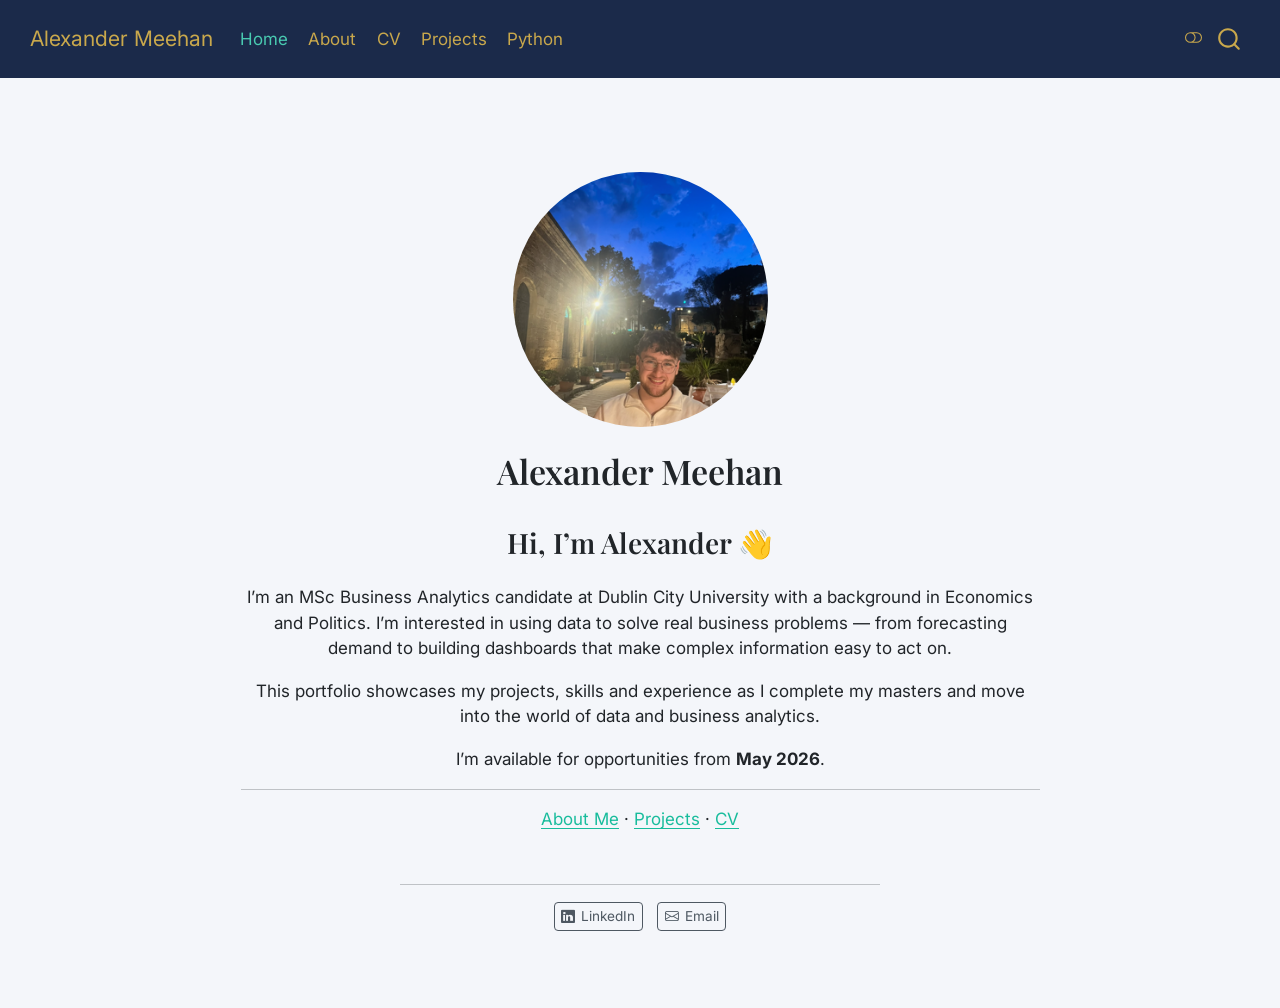
==== docs/index.html @ b6796396 "file restrutructing; moved from previous repository" ====
<!DOCTYPE html>
<html xmlns="http://www.w3.org/1999/xhtml" lang="en" xml:lang="en"><head>

<meta charset="utf-8">
<meta name="generator" content="quarto-1.9.36">

<meta name="viewport" content="width=device-width, initial-scale=1.0, user-scalable=yes">


<title>Alexander Meehan</title>
<style>
/* Default styles provided by pandoc.
** See https://pandoc.org/MANUAL.html#variables-for-html for config info.
*/
code{white-space: pre-wrap;}
span.smallcaps{font-variant: small-caps;}
div.columns{display: flex; gap: min(4vw, 1.5em);}
div.column{flex: auto; overflow-x: auto;}
div.hanging-indent{margin-left: 1.5em; text-indent: -1.5em;}
ul.task-list{list-style: none;}
ul.task-list li input[type="checkbox"] {
  width: 0.8em;
  margin: 0 0.8em 0.2em -1em; /* quarto-specific, see https://github.com/quarto-dev/quarto-cli/issues/4556 */ 
  vertical-align: middle;
}
</style>


<script src="site_libs/quarto-nav/quarto-nav.js"></script>
<script src="site_libs/quarto-nav/headroom.min.js"></script>
<script src="site_libs/clipboard/clipboard.min.js"></script>
<script src="site_libs/quarto-search/autocomplete.umd.js"></script>
<script src="site_libs/quarto-search/fuse.min.js"></script>
<script src="site_libs/quarto-search/quarto-search.js"></script>
<meta name="quarto:offset" content="./">
<script src="site_libs/quarto-html/quarto.js" type="module"></script>
<script src="site_libs/quarto-html/tabsets/tabsets.js" type="module"></script>
<script src="site_libs/quarto-html/popper.min.js"></script>
<script src="site_libs/quarto-html/tippy.umd.min.js"></script>
<link href="site_libs/quarto-html/tippy.css" rel="stylesheet">
<link href="site_libs/quarto-html/quarto-syntax-highlighting-845c23b38eaddc0f92fda52bfe77a8c8.css" rel="stylesheet" class="quarto-color-scheme" id="quarto-text-highlighting-styles">
<link href="site_libs/quarto-html/quarto-syntax-highlighting-dark-f418161beb48e0141c760e455f12af2c.css" rel="stylesheet" class="quarto-color-scheme quarto-color-alternate" id="quarto-text-highlighting-styles">
<link href="site_libs/quarto-html/quarto-syntax-highlighting-845c23b38eaddc0f92fda52bfe77a8c8.css" rel="stylesheet" class="quarto-color-scheme-extra" id="quarto-text-highlighting-styles">
<script src="site_libs/bootstrap/bootstrap.min.js"></script>
<link href="site_libs/bootstrap/bootstrap-icons.css" rel="stylesheet">
<link href="site_libs/bootstrap/bootstrap-5742f6be6b87fa97b1471ba9ed8c72c5.min.css" rel="stylesheet" append-hash="true" class="quarto-color-scheme" id="quarto-bootstrap" data-mode="light">
<link href="site_libs/bootstrap/bootstrap-dark-4ed2b652bd71da42ce3731da78dfc72b.min.css" rel="stylesheet" append-hash="true" class="quarto-color-scheme quarto-color-alternate" id="quarto-bootstrap" data-mode="dark">
<link href="site_libs/bootstrap/bootstrap-5742f6be6b87fa97b1471ba9ed8c72c5.min.css" rel="stylesheet" append-hash="true" class="quarto-color-scheme-extra" id="quarto-bootstrap" data-mode="light">
<script id="quarto-search-options" type="application/json">{
  "location": "navbar",
  "copy-button": false,
  "collapse-after": 3,
  "panel-placement": "end",
  "type": "overlay",
  "limit": 50,
  "keyboard-shortcut": [
    "f",
    "/",
    "s"
  ],
  "show-item-context": false,
  "language": {
    "search-no-results-text": "No results",
    "search-matching-documents-text": "matching documents",
    "search-copy-link-title": "Copy link to search",
    "search-hide-matches-text": "Hide additional matches",
    "search-more-match-text": "more match in this document",
    "search-more-matches-text": "more matches in this document",
    "search-clear-button-title": "Clear",
    "search-text-placeholder": "",
    "search-detached-cancel-button-title": "Cancel",
    "search-submit-button-title": "Submit",
    "search-label": "Search"
  }
}</script>


</head>

<body class="nav-fixed fullcontent quarto-light"><script id="quarto-html-before-body" type="application/javascript">
    const toggleBodyColorMode = (bsSheetEl) => {
      const mode = bsSheetEl.getAttribute("data-mode");
      const bodyEl = window.document.querySelector("body");
      if (mode === "dark") {
        bodyEl.classList.add("quarto-dark");
        bodyEl.classList.remove("quarto-light");
      } else {
        bodyEl.classList.add("quarto-light");
        bodyEl.classList.remove("quarto-dark");
      }
    }
    const toggleBodyColorPrimary = () => {
      const bsSheetEl = window.document.querySelector("link#quarto-bootstrap:not([rel=disabled-stylesheet])");
      if (bsSheetEl) {
        toggleBodyColorMode(bsSheetEl);
      }
    }
    const setColorSchemeToggle = (alternate) => {
      const toggles = window.document.querySelectorAll('.quarto-color-scheme-toggle');
      for (let i=0; i < toggles.length; i++) {
        const toggle = toggles[i];
        if (toggle) {
          if (alternate) {
            toggle.classList.add("alternate");
          } else {
            toggle.classList.remove("alternate");
          }
        }
      }
    };
    const toggleColorMode = (alternate) => {
      // Switch the stylesheets
      const primaryStylesheets = window.document.querySelectorAll('link.quarto-color-scheme:not(.quarto-color-alternate)');
      const alternateStylesheets = window.document.querySelectorAll('link.quarto-color-scheme.quarto-color-alternate');
      manageTransitions('#quarto-margin-sidebar .nav-link', false);
      if (alternate) {
        // note: dark is layered on light, we don't disable primary!
        enableStylesheet(alternateStylesheets);
        for (const sheetNode of alternateStylesheets) {
          if (sheetNode.id === "quarto-bootstrap") {
            toggleBodyColorMode(sheetNode);
          }
        }
      } else {
        disableStylesheet(alternateStylesheets);
        enableStylesheet(primaryStylesheets)
        toggleBodyColorPrimary();
      }
      manageTransitions('#quarto-margin-sidebar .nav-link', true);
      // Switch the toggles
      setColorSchemeToggle(alternate)
      // Hack to workaround the fact that safari doesn't
      // properly recolor the scrollbar when toggling (#1455)
      if (navigator.userAgent.indexOf('Safari') > 0 && navigator.userAgent.indexOf('Chrome') == -1) {
        manageTransitions("body", false);
        window.scrollTo(0, 1);
        setTimeout(() => {
          window.scrollTo(0, 0);
          manageTransitions("body", true);
        }, 40);
      }
    }
    const disableStylesheet = (stylesheets) => {
      for (let i=0; i < stylesheets.length; i++) {
        const stylesheet = stylesheets[i];
        stylesheet.rel = 'disabled-stylesheet';
      }
    }
    const enableStylesheet = (stylesheets) => {
      for (let i=0; i < stylesheets.length; i++) {
        const stylesheet = stylesheets[i];
        if(stylesheet.rel !== 'stylesheet') { // for Chrome, which will still FOUC without this check
          stylesheet.rel = 'stylesheet';
        }
      }
    }
    const manageTransitions = (selector, allowTransitions) => {
      const els = window.document.querySelectorAll(selector);
      for (let i=0; i < els.length; i++) {
        const el = els[i];
        if (allowTransitions) {
          el.classList.remove('notransition');
        } else {
          el.classList.add('notransition');
        }
      }
    }
    const isFileUrl = () => {
      return window.location.protocol === 'file:';
    }
    const hasAlternateSentinel = () => {
      let styleSentinel = getColorSchemeSentinel();
      if (styleSentinel !== null) {
        return styleSentinel === "alternate";
      } else {
        return false;
      }
    }
    const setStyleSentinel = (alternate) => {
      const value = alternate ? "alternate" : "default";
      if (!isFileUrl()) {
        window.localStorage.setItem("quarto-color-scheme", value);
      } else {
        localAlternateSentinel = value;
      }
    }
    const getColorSchemeSentinel = () => {
      if (!isFileUrl()) {
        const storageValue = window.localStorage.getItem("quarto-color-scheme");
        return storageValue != null ? storageValue : localAlternateSentinel;
      } else {
        return localAlternateSentinel;
      }
    }
    const toggleGiscusIfUsed = (isAlternate, darkModeDefault) => {
      const baseTheme = document.querySelector('#giscus-base-theme')?.value ?? 'light';
      const alternateTheme = document.querySelector('#giscus-alt-theme')?.value ?? 'dark';
      let newTheme = '';
      if(authorPrefersDark) {
        newTheme = isAlternate ? baseTheme : alternateTheme;
      } else {
        newTheme = isAlternate ? alternateTheme : baseTheme;
      }
      const changeGiscusTheme = () => {
        // From: https://github.com/giscus/giscus/issues/336
        const sendMessage = (message) => {
          const iframe = document.querySelector('iframe.giscus-frame');
          if (!iframe) return;
          iframe.contentWindow.postMessage({ giscus: message }, 'https://giscus.app');
        }
        sendMessage({
          setConfig: {
            theme: newTheme
          }
        });
      }
      const isGiscussLoaded = window.document.querySelector('iframe.giscus-frame') !== null;
      if (isGiscussLoaded) {
        changeGiscusTheme();
      }
    };
    const authorPrefersDark = false;
    const darkModeDefault = authorPrefersDark;
      document.querySelector('link#quarto-text-highlighting-styles.quarto-color-scheme-extra').rel = 'disabled-stylesheet';
      document.querySelector('link#quarto-bootstrap.quarto-color-scheme-extra').rel = 'disabled-stylesheet';
    let localAlternateSentinel = darkModeDefault ? 'alternate' : 'default';
    // Dark / light mode switch
    window.quartoToggleColorScheme = () => {
      // Read the current dark / light value
      let toAlternate = !hasAlternateSentinel();
      toggleColorMode(toAlternate);
      setStyleSentinel(toAlternate);
      toggleGiscusIfUsed(toAlternate, darkModeDefault);
      window.dispatchEvent(new Event('resize'));
    };
    // Switch to dark mode if need be
    if (hasAlternateSentinel()) {
      toggleColorMode(true);
    } else {
      toggleColorMode(false);
    }
  </script>

<div id="quarto-search-results"></div>
  <header id="quarto-header" class="headroom fixed-top">
    <nav class="navbar navbar-expand-lg " data-bs-theme="dark">
      <div class="navbar-container container-fluid">
      <div class="navbar-brand-container mx-auto">
    <a class="navbar-brand" href="./index.html">
    <span class="navbar-title">Alexander Meehan</span>
    </a>
  </div>
            <div id="quarto-search" class="" title="Search"></div>
          <button class="navbar-toggler" type="button" data-bs-toggle="collapse" data-bs-target="#navbarCollapse" aria-controls="navbarCollapse" role="menu" aria-expanded="false" aria-label="Toggle navigation" onclick="if (window.quartoToggleHeadroom) { window.quartoToggleHeadroom(); }">
  <span class="navbar-toggler-icon"></span>
</button>
          <div class="collapse navbar-collapse" id="navbarCollapse">
            <ul class="navbar-nav navbar-nav-scroll me-auto">
  <li class="nav-item">
    <a class="nav-link active" href="./index.html" aria-current="page"> 
<span class="menu-text">Home</span></a>
  </li>  
  <li class="nav-item">
    <a class="nav-link" href="./about.html"> 
<span class="menu-text">About</span></a>
  </li>  
  <li class="nav-item">
    <a class="nav-link" href="./cv.html"> 
<span class="menu-text">CV</span></a>
  </li>  
  <li class="nav-item">
    <a class="nav-link" href="./projects/index.html"> 
<span class="menu-text">Projects</span></a>
  </li>  
  <li class="nav-item">
    <a class="nav-link" href="./Python.html"> 
<span class="menu-text">Python</span></a>
  </li>  
</ul>
          </div> <!-- /navcollapse -->
            <div class="quarto-navbar-tools">
  <a href="" class="quarto-color-scheme-toggle quarto-navigation-tool  px-1" onclick="window.quartoToggleColorScheme(); return false;" title="Toggle dark mode"><i class="bi"></i></a>
</div>
      </div> <!-- /container-fluid -->
    </nav>
</header>
<!-- content -->
<div id="quarto-content" class="quarto-container page-columns page-rows-contents page-layout-article page-navbar">
<!-- sidebar -->
<!-- margin-sidebar -->
    
<!-- main -->
<div class="quarto-about-jolla">
  <img src="eportfolio_landing_page.png" class="about-image
  round " style="height: 15em; width: 15em;">
 <header id="title-block-header" class="quarto-title-block default">
<div class="quarto-title">
<h1 class="title">Alexander Meehan</h1>
</div>
<div class="quarto-title-meta">
  </div>
</header><main class="content" id="quarto-document-content">

<section id="hi-im-alexander" class="level2">
<h2 data-anchor-id="hi-im-alexander">Hi, I’m Alexander 👋</h2>
<p>I’m an MSc Business Analytics candidate at Dublin City University with a background in Economics and Politics. I’m interested in using data to solve real business problems — from forecasting demand to building dashboards that make complex information easy to act on.</p>
<p>This portfolio showcases my projects, skills and experience as I complete my masters and move into the world of data and business analytics.</p>
<p>I’m available for opportunities from <strong>May 2026</strong>.</p>
<hr>
<p><a href="./about.html">About Me</a> · <a href="./projects/index.html">Projects</a> · <a href="./cv.html">CV</a></p>


</section>
</main> 
  <hr class="about-sep">
   <div class="about-links">
  <a href="https://linkedin.com/in/alexander-meehan-267875208" class="about-link" rel="" target="">
    <i class="bi bi-linkedin"></i>
     <span class="about-link-text">LinkedIn</span>
  </a>
  <a href="mailto:alex.meehan2001@gmail.com" class="about-link" rel="" target="">
    <i class="bi bi-envelope"></i>
     <span class="about-link-text">Email</span>
  </a>
</div>
</div>
 <!-- /main -->
<script id="quarto-html-after-body" type="application/javascript">
  window.document.addEventListener("DOMContentLoaded", function (event) {
    // Ensure there is a toggle, if there isn't float one in the top right
    if (window.document.querySelector('.quarto-color-scheme-toggle') === null) {
      const a = window.document.createElement('a');
      a.classList.add('top-right');
      a.classList.add('quarto-color-scheme-toggle');
      a.href = "";
      a.onclick = function() { try { window.quartoToggleColorScheme(); } catch {} return false; };
      const i = window.document.createElement("i");
      i.classList.add('bi');
      a.appendChild(i);
      window.document.body.appendChild(a);
    }
    setColorSchemeToggle(hasAlternateSentinel())
    const isCodeAnnotation = (el) => {
      for (const clz of el.classList) {
        if (clz.startsWith('code-annotation-')) {                     
          return true;
        }
      }
      return false;
    }
    const onCopySuccess = function(e) {
      // button target
      const button = e.trigger;
      // don't keep focus
      button.blur();
      // flash "checked"
      button.classList.add('code-copy-button-checked');
      var currentTitle = button.getAttribute("title");
      button.setAttribute("title", "Copied!");
      let tooltip;
      if (window.bootstrap) {
        button.setAttribute("data-bs-toggle", "tooltip");
        button.setAttribute("data-bs-placement", "left");
        button.setAttribute("data-bs-title", "Copied!");
        tooltip = new bootstrap.Tooltip(button, 
          { trigger: "manual", 
            customClass: "code-copy-button-tooltip",
            offset: [0, -8]});
        tooltip.show();    
      }
      setTimeout(function() {
        if (tooltip) {
          tooltip.hide();
          button.removeAttribute("data-bs-title");
          button.removeAttribute("data-bs-toggle");
          button.removeAttribute("data-bs-placement");
        }
        button.setAttribute("title", currentTitle);
        button.classList.remove('code-copy-button-checked');
      }, 1000);
      // clear code selection
      e.clearSelection();
    }
    const getTextToCopy = function(trigger) {
      const outerScaffold = trigger.parentElement.cloneNode(true);
      const codeEl = outerScaffold.querySelector('code');
      for (const childEl of codeEl.children) {
        if (isCodeAnnotation(childEl)) {
          childEl.remove();
        }
      }
      return codeEl.innerText;
    }
    const clipboard = new window.ClipboardJS('.code-copy-button:not([data-in-quarto-modal])', {
      text: getTextToCopy
    });
    clipboard.on('success', onCopySuccess);
    if (window.document.getElementById('quarto-embedded-source-code-modal')) {
      const clipboardModal = new window.ClipboardJS('.code-copy-button[data-in-quarto-modal]', {
        text: getTextToCopy,
        container: window.document.getElementById('quarto-embedded-source-code-modal')
      });
      clipboardModal.on('success', onCopySuccess);
    }
      var localhostRegex = new RegExp(/^(?:http|https):\/\/localhost\:?[0-9]*\//);
      var mailtoRegex = new RegExp(/^mailto:/);
        var filterRegex = new RegExp('/' + window.location.host + '/');
      var isInternal = (href) => {
          return filterRegex.test(href) || localhostRegex.test(href) || mailtoRegex.test(href);
      }
      // Inspect non-navigation links and adorn them if external
     var links = window.document.querySelectorAll('a[href]:not(.nav-link):not(.navbar-brand):not(.toc-action):not(.sidebar-link):not(.sidebar-item-toggle):not(.pagination-link):not(.no-external):not([aria-hidden]):not(.dropdown-item):not(.quarto-navigation-tool):not(.about-link)');
      for (var i=0; i<links.length; i++) {
        const link = links[i];
        if (!isInternal(link.href)) {
          // undo the damage that might have been done by quarto-nav.js in the case of
          // links that we want to consider external
          if (link.dataset.originalHref !== undefined) {
            link.href = link.dataset.originalHref;
          }
        }
      }
    function tippyHover(el, contentFn, onTriggerFn, onUntriggerFn) {
      const config = {
        allowHTML: true,
        maxWidth: 500,
        delay: 100,
        arrow: false,
        appendTo: function(el) {
            return el.parentElement;
        },
        interactive: true,
        interactiveBorder: 10,
        theme: 'quarto',
        placement: 'bottom-start',
      };
      if (contentFn) {
        config.content = contentFn;
      }
      if (onTriggerFn) {
        config.onTrigger = onTriggerFn;
      }
      if (onUntriggerFn) {
        config.onUntrigger = onUntriggerFn;
      }
      window.tippy(el, config); 
    }
    const noterefs = window.document.querySelectorAll('a[role="doc-noteref"]');
    for (var i=0; i<noterefs.length; i++) {
      const ref = noterefs[i];
      tippyHover(ref, function() {
        // use id or data attribute instead here
        let href = ref.getAttribute('data-footnote-href') || ref.getAttribute('href');
        try { href = new URL(href).hash; } catch {}
        const id = href.replace(/^#\/?/, "");
        const note = window.document.getElementById(id);
        if (note) {
          return note.innerHTML;
        } else {
          return "";
        }
      });
    }
    const xrefs = window.document.querySelectorAll('a.quarto-xref');
    const processXRef = (id, note) => {
      // Strip column container classes
      const stripColumnClz = (el) => {
        el.classList.remove("page-full", "page-columns");
        if (el.children) {
          for (const child of el.children) {
            stripColumnClz(child);
          }
        }
      }
      stripColumnClz(note)
      if (id === null || id.startsWith('sec-')) {
        // Special case sections, only their first couple elements
        const container = document.createElement("div");
        if (note.children && note.children.length > 2) {
          container.appendChild(note.children[0].cloneNode(true));
          for (let i = 1; i < note.children.length; i++) {
            const child = note.children[i];
            if (child.tagName === "P" && child.innerText === "") {
              continue;
            } else {
              container.appendChild(child.cloneNode(true));
              break;
            }
          }
          if (window.Quarto?.typesetMath) {
            window.Quarto.typesetMath(container);
          }
          return container.innerHTML
        } else {
          if (window.Quarto?.typesetMath) {
            window.Quarto.typesetMath(note);
          }
          return note.innerHTML;
        }
      } else {
        // Remove any anchor links if they are present
        const anchorLink = note.querySelector('a.anchorjs-link');
        if (anchorLink) {
          anchorLink.remove();
        }
        if (window.Quarto?.typesetMath) {
          window.Quarto.typesetMath(note);
        }
        if (note.classList.contains("callout")) {
          return note.outerHTML;
        } else {
          return note.innerHTML;
        }
      }
    }
    for (var i=0; i<xrefs.length; i++) {
      const xref = xrefs[i];
      tippyHover(xref, undefined, function(instance) {
        instance.disable();
        let url = xref.getAttribute('href');
        let hash = undefined; 
        if (url.startsWith('#')) {
          hash = url;
        } else {
          try { hash = new URL(url).hash; } catch {}
        }
        if (hash) {
          const id = hash.replace(/^#\/?/, "");
          const note = window.document.getElementById(id);
          if (note !== null) {
            try {
              const html = processXRef(id, note.cloneNode(true));
              instance.setContent(html);
            } finally {
              instance.enable();
              instance.show();
            }
          } else {
            // See if we can fetch this
            fetch(url.split('#')[0])
            .then(res => res.text())
            .then(html => {
              const parser = new DOMParser();
              const htmlDoc = parser.parseFromString(html, "text/html");
              const note = htmlDoc.getElementById(id);
              if (note !== null) {
                const html = processXRef(id, note);
                instance.setContent(html);
              } 
            }).finally(() => {
              instance.enable();
              instance.show();
            });
          }
        } else {
          // See if we can fetch a full url (with no hash to target)
          // This is a special case and we should probably do some content thinning / targeting
          fetch(url)
          .then(res => res.text())
          .then(html => {
            const parser = new DOMParser();
            const htmlDoc = parser.parseFromString(html, "text/html");
            const note = htmlDoc.querySelector('main.content');
            if (note !== null) {
              // This should only happen for chapter cross references
              // (since there is no id in the URL)
              // remove the first header
              if (note.children.length > 0 && note.children[0].tagName === "HEADER") {
                note.children[0].remove();
              }
              const html = processXRef(null, note);
              instance.setContent(html);
            } 
          }).finally(() => {
            instance.enable();
            instance.show();
          });
        }
      }, function(instance) {
      });
    }
        let selectedAnnoteEl;
        const selectorForAnnotation = ( cell, annotation) => {
          let cellAttr = 'data-code-cell="' + cell + '"';
          let lineAttr = 'data-code-annotation="' +  annotation + '"';
          const selector = 'span[' + cellAttr + '][' + lineAttr + ']';
          return selector;
        }
        const selectCodeLines = (annoteEl) => {
          const doc = window.document;
          const targetCell = annoteEl.getAttribute("data-target-cell");
          const targetAnnotation = annoteEl.getAttribute("data-target-annotation");
          const annoteSpan = window.document.querySelector(selectorForAnnotation(targetCell, targetAnnotation));
          const lines = annoteSpan.getAttribute("data-code-lines").split(",");
          const lineIds = lines.map((line) => {
            return targetCell + "-" + line;
          })
          let top = null;
          let height = null;
          let parent = null;
          if (lineIds.length > 0) {
              //compute the position of the single el (top and bottom and make a div)
              const el = window.document.getElementById(lineIds[0]);
              top = el.offsetTop;
              height = el.offsetHeight;
              parent = el.parentElement.parentElement;
            if (lineIds.length > 1) {
              const lastEl = window.document.getElementById(lineIds[lineIds.length - 1]);
              const bottom = lastEl.offsetTop + lastEl.offsetHeight;
              height = bottom - top;
            }
            if (top !== null && height !== null && parent !== null) {
              // cook up a div (if necessary) and position it 
              let div = window.document.getElementById("code-annotation-line-highlight");
              if (div === null) {
                div = window.document.createElement("div");
                div.setAttribute("id", "code-annotation-line-highlight");
                div.style.position = 'absolute';
                parent.appendChild(div);
              }
              div.style.top = top - 2 + "px";
              div.style.height = height + 4 + "px";
              div.style.left = 0;
              let gutterDiv = window.document.getElementById("code-annotation-line-highlight-gutter");
              if (gutterDiv === null) {
                gutterDiv = window.document.createElement("div");
                gutterDiv.setAttribute("id", "code-annotation-line-highlight-gutter");
                gutterDiv.style.position = 'absolute';
                const codeCell = window.document.getElementById(targetCell);
                const gutter = codeCell.querySelector('.code-annotation-gutter');
                gutter.appendChild(gutterDiv);
              }
              gutterDiv.style.top = top - 2 + "px";
              gutterDiv.style.height = height + 4 + "px";
            }
            selectedAnnoteEl = annoteEl;
          }
        };
        const unselectCodeLines = () => {
          const elementsIds = ["code-annotation-line-highlight", "code-annotation-line-highlight-gutter"];
          elementsIds.forEach((elId) => {
            const div = window.document.getElementById(elId);
            if (div) {
              div.remove();
            }
          });
          selectedAnnoteEl = undefined;
        };
          // Handle positioning of the toggle
      window.addEventListener(
        "resize",
        throttle(() => {
          elRect = undefined;
          if (selectedAnnoteEl) {
            selectCodeLines(selectedAnnoteEl);
          }
        }, 10)
      );
      function throttle(fn, ms) {
      let throttle = false;
      let timer;
        return (...args) => {
          if(!throttle) { // first call gets through
              fn.apply(this, args);
              throttle = true;
          } else { // all the others get throttled
              if(timer) clearTimeout(timer); // cancel #2
              timer = setTimeout(() => {
                fn.apply(this, args);
                timer = throttle = false;
              }, ms);
          }
        };
      }
        // Attach click handler to the DT
        const annoteDls = window.document.querySelectorAll('dt[data-target-cell]');
        for (const annoteDlNode of annoteDls) {
          annoteDlNode.addEventListener('click', (event) => {
            const clickedEl = event.target;
            if (clickedEl !== selectedAnnoteEl) {
              unselectCodeLines();
              const activeEl = window.document.querySelector('dt[data-target-cell].code-annotation-active');
              if (activeEl) {
                activeEl.classList.remove('code-annotation-active');
              }
              selectCodeLines(clickedEl);
              clickedEl.classList.add('code-annotation-active');
            } else {
              // Unselect the line
              unselectCodeLines();
              clickedEl.classList.remove('code-annotation-active');
            }
          });
        }
    const findCites = (el) => {
      const parentEl = el.parentElement;
      if (parentEl) {
        const cites = parentEl.dataset.cites;
        if (cites) {
          return {
            el,
            cites: cites.split(' ')
          };
        } else {
          return findCites(el.parentElement)
        }
      } else {
        return undefined;
      }
    };
    var bibliorefs = window.document.querySelectorAll('a[role="doc-biblioref"]');
    for (var i=0; i<bibliorefs.length; i++) {
      const ref = bibliorefs[i];
      const citeInfo = findCites(ref);
      if (citeInfo) {
        tippyHover(citeInfo.el, function() {
          var popup = window.document.createElement('div');
          citeInfo.cites.forEach(function(cite) {
            var citeDiv = window.document.createElement('div');
            citeDiv.classList.add('hanging-indent');
            citeDiv.classList.add('csl-entry');
            var biblioDiv = window.document.getElementById('ref-' + cite);
            if (biblioDiv) {
              citeDiv.innerHTML = biblioDiv.innerHTML;
            }
            popup.appendChild(citeDiv);
          });
          return popup.innerHTML;
        });
      }
    }
  });
  </script>
</div> <!-- /content -->




</body></html>
---- docs/site_libs/quarto-html/tippy.css ----
.tippy-box[data-animation=fade][data-state=hidden]{opacity:0}[data-tippy-root]{max-width:calc(100vw - 10px)}.tippy-box{position:relative;background-color:#333;color:#fff;border-radius:4px;font-size:14px;line-height:1.4;white-space:normal;outline:0;transition-property:transform,visibility,opacity}.tippy-box[data-placement^=top]>.tippy-arrow{bottom:0}.tippy-box[data-placement^=top]>.tippy-arrow:before{bottom:-7px;left:0;border-width:8px 8px 0;border-top-color:initial;transform-origin:center top}.tippy-box[data-placement^=bottom]>.tippy-arrow{top:0}.tippy-box[data-placement^=bottom]>.tippy-arrow:before{top:-7px;left:0;border-width:0 8px 8px;border-bottom-color:initial;transform-origin:center bottom}.tippy-box[data-placement^=left]>.tippy-arrow{right:0}.tippy-box[data-placement^=left]>.tippy-arrow:before{border-width:8px 0 8px 8px;border-left-color:initial;right:-7px;transform-origin:center left}.tippy-box[data-placement^=right]>.tippy-arrow{left:0}.tippy-box[data-placement^=right]>.tippy-arrow:before{left:-7px;border-width:8px 8px 8px 0;border-right-color:initial;transform-origin:center right}.tippy-box[data-inertia][data-state=visible]{transition-timing-function:cubic-bezier(.54,1.5,.38,1.11)}.tippy-arrow{width:16px;height:16px;color:#333}.tippy-arrow:before{content:"";position:absolute;border-color:transparent;border-style:solid}.tippy-content{position:relative;padding:5px 9px;z-index:1}
---- docs/site_libs/quarto-html/quarto-syntax-highlighting-845c23b38eaddc0f92fda52bfe77a8c8.css ----
/* quarto syntax highlight colors */
:root {
  --quarto-hl-ot-color: #003B4F;
  --quarto-hl-at-color: #657422;
  --quarto-hl-ss-color: #20794D;
  --quarto-hl-an-color: #5E5E5E;
  --quarto-hl-fu-color: #4758AB;
  --quarto-hl-st-color: #20794D;
  --quarto-hl-cf-color: #003B4F;
  --quarto-hl-op-color: #5E5E5E;
  --quarto-hl-er-color: #AD0000;
  --quarto-hl-bn-color: #AD0000;
  --quarto-hl-al-color: #AD0000;
  --quarto-hl-va-color: #111111;
  --quarto-hl-bu-color: inherit;
  --quarto-hl-ex-color: inherit;
  --quarto-hl-pp-color: #AD0000;
  --quarto-hl-in-color: #5E5E5E;
  --quarto-hl-vs-color: #20794D;
  --quarto-hl-wa-color: #5E5E5E;
  --quarto-hl-do-color: #5E5E5E;
  --quarto-hl-im-color: #00769E;
  --quarto-hl-ch-color: #20794D;
  --quarto-hl-dt-color: #AD0000;
  --quarto-hl-fl-color: #AD0000;
  --quarto-hl-co-color: #5E5E5E;
  --quarto-hl-cv-color: #5E5E5E;
  --quarto-hl-cn-color: #8f5902;
  --quarto-hl-sc-color: #5E5E5E;
  --quarto-hl-dv-color: #AD0000;
  --quarto-hl-kw-color: #003B4F;
}

/* other quarto variables */
:root {
  --quarto-font-monospace: SFMono-Regular, Menlo, Monaco, Consolas, "Liberation Mono", "Courier New", monospace;
}

/* syntax highlight based on Pandoc's rules */
pre > code.sourceCode > span {
  color: #003B4F;
}

code.sourceCode > span {
  color: #003B4F;
}

div.sourceCode,
div.sourceCode pre.sourceCode {
  color: #003B4F;
}

/* Normal */
code span {
  color: #003B4F;
}

/* Alert */
code span.al {
  color: #AD0000;
  font-style: inherit;
}

/* Annotation */
code span.an {
  color: #5E5E5E;
  font-style: inherit;
}

/* Attribute */
code span.at {
  color: #657422;
  font-style: inherit;
}

/* BaseN */
code span.bn {
  color: #AD0000;
  font-style: inherit;
}

/* BuiltIn */
code span.bu {
  font-style: inherit;
}

/* ControlFlow */
code span.cf {
  color: #003B4F;
  font-weight: bold;
  font-style: inherit;
}

/* Char */
code span.ch {
  color: #20794D;
  font-style: inherit;
}

/* Constant */
code span.cn {
  color: #8f5902;
  font-style: inherit;
}

/* Comment */
code span.co {
  color: #5E5E5E;
  font-style: inherit;
}

/* CommentVar */
code span.cv {
  color: #5E5E5E;
  font-style: italic;
}

/* Documentation */
code span.do {
  color: #5E5E5E;
  font-style: italic;
}

/* DataType */
code span.dt {
  color: #AD0000;
  font-style: inherit;
}

/* DecVal */
code span.dv {
  color: #AD0000;
  font-style: inherit;
}

/* Error */
code span.er {
  color: #AD0000;
  font-style: inherit;
}

/* Extension */
code span.ex {
  font-style: inherit;
}

/* Float */
code span.fl {
  color: #AD0000;
  font-style: inherit;
}

/* Function */
code span.fu {
  color: #4758AB;
  font-style: inherit;
}

/* Import */
code span.im {
  color: #00769E;
  font-style: inherit;
}

/* Information */
code span.in {
  color: #5E5E5E;
  font-style: inherit;
}

/* Keyword */
code span.kw {
  color: #003B4F;
  font-weight: bold;
  font-style: inherit;
}

/* Operator */
code span.op {
  color: #5E5E5E;
  font-style: inherit;
}

/* Other */
code span.ot {
  color: #003B4F;
  font-style: inherit;
}

/* Preprocessor */
code span.pp {
  color: #AD0000;
  font-style: inherit;
}

/* SpecialChar */
code span.sc {
  color: #5E5E5E;
  font-style: inherit;
}

/* SpecialString */
code span.ss {
  color: #20794D;
  font-style: inherit;
}

/* String */
code span.st {
  color: #20794D;
  font-style: inherit;
}

/* Variable */
code span.va {
  color: #111111;
  font-style: inherit;
}

/* VerbatimString */
code span.vs {
  color: #20794D;
  font-style: inherit;
}

/* Warning */
code span.wa {
  color: #5E5E5E;
  font-style: italic;
}

.prevent-inlining {
  content: "</";
}

/*# sourceMappingURL=ac89f0bb514bba72461919f78549e31c.css.map */
---- docs/site_libs/quarto-html/quarto-syntax-highlighting-dark-f418161beb48e0141c760e455f12af2c.css ----
/* quarto syntax highlight colors */
:root {
  --quarto-hl-al-color: #f07178;
  --quarto-hl-an-color: #d4d0ab;
  --quarto-hl-at-color: #00e0e0;
  --quarto-hl-bn-color: #d4d0ab;
  --quarto-hl-bu-color: #abe338;
  --quarto-hl-ch-color: #abe338;
  --quarto-hl-co-color: #f8f8f2;
  --quarto-hl-cv-color: #ffd700;
  --quarto-hl-cn-color: #ffd700;
  --quarto-hl-cf-color: #ffa07a;
  --quarto-hl-dt-color: #ffa07a;
  --quarto-hl-dv-color: #d4d0ab;
  --quarto-hl-do-color: #f8f8f2;
  --quarto-hl-er-color: #f07178;
  --quarto-hl-ex-color: #00e0e0;
  --quarto-hl-fl-color: #d4d0ab;
  --quarto-hl-fu-color: #ffa07a;
  --quarto-hl-im-color: #abe338;
  --quarto-hl-in-color: #d4d0ab;
  --quarto-hl-kw-color: #ffa07a;
  --quarto-hl-op-color: #ffa07a;
  --quarto-hl-ot-color: #00e0e0;
  --quarto-hl-pp-color: #dcc6e0;
  --quarto-hl-re-color: #00e0e0;
  --quarto-hl-sc-color: #abe338;
  --quarto-hl-ss-color: #abe338;
  --quarto-hl-st-color: #abe338;
  --quarto-hl-va-color: #00e0e0;
  --quarto-hl-vs-color: #abe338;
  --quarto-hl-wa-color: #dcc6e0;
}

/* other quarto variables */
:root {
  --quarto-font-monospace: SFMono-Regular, Menlo, Monaco, Consolas, "Liberation Mono", "Courier New", monospace;
}

/* syntax highlight based on Pandoc's rules */
pre > code.sourceCode > span {
  color: #f8f8f2;
}

code.sourceCode > span {
  color: #f8f8f2;
}

div.sourceCode,
div.sourceCode pre.sourceCode {
  color: #f8f8f2;
}

/* Normal */
code span {
  color: #f8f8f2;
}

/* Alert */
code span.al {
  color: #f07178;
}

/* Annotation */
code span.an {
  color: #d4d0ab;
}

/* Attribute */
code span.at {
  color: #00e0e0;
}

/* BaseN */
code span.bn {
  color: #d4d0ab;
}

/* BuiltIn */
code span.bu {
  color: #abe338;
}

/* ControlFlow */
code span.cf {
  font-weight: bold;
  color: #ffa07a;
}

/* Char */
code span.ch {
  color: #abe338;
}

/* Constant */
code span.cn {
  color: #ffd700;
}

/* Comment */
code span.co {
  font-style: italic;
  color: #f8f8f2;
}

/* CommentVar */
code span.cv {
  color: #ffd700;
}

/* Documentation */
code span.do {
  color: #f8f8f2;
}

/* DataType */
code span.dt {
  color: #ffa07a;
}

/* DecVal */
code span.dv {
  color: #d4d0ab;
}

/* Error */
code span.er {
  color: #f07178;
  text-decoration: underline;
}

/* Extension */
code span.ex {
  font-weight: bold;
  color: #00e0e0;
}

/* Float */
code span.fl {
  color: #d4d0ab;
}

/* Function */
code span.fu {
  color: #ffa07a;
}

/* Import */
code span.im {
  color: #abe338;
}

/* Information */
code span.in {
  color: #d4d0ab;
}

/* Keyword */
code span.kw {
  font-weight: bold;
  color: #ffa07a;
}

/* Operator */
code span.op {
  color: #ffa07a;
}

/* Other */
code span.ot {
  color: #00e0e0;
}

/* Preprocessor */
code span.pp {
  color: #dcc6e0;
}

/* RegionMarker */
code span.re {
  background-color: #f8f8f2;
  color: #00e0e0;
}

/* SpecialChar */
code span.sc {
  color: #abe338;
}

/* SpecialString */
code span.ss {
  color: #abe338;
}

/* String */
code span.st {
  color: #abe338;
}

/* Variable */
code span.va {
  color: #00e0e0;
}

/* VerbatimString */
code span.vs {
  color: #abe338;
}

/* Warning */
code span.wa {
  color: #dcc6e0;
}

.prevent-inlining {
  content: "</";
}

/*# sourceMappingURL=378c2a0cc31455d06730fbe37c8f3789.css.map */
---- docs/site_libs/quarto-html/quarto-syntax-highlighting-845c23b38eaddc0f92fda52bfe77a8c8.css ----
/* quarto syntax highlight colors */
:root {
  --quarto-hl-ot-color: #003B4F;
  --quarto-hl-at-color: #657422;
  --quarto-hl-ss-color: #20794D;
  --quarto-hl-an-color: #5E5E5E;
  --quarto-hl-fu-color: #4758AB;
  --quarto-hl-st-color: #20794D;
  --quarto-hl-cf-color: #003B4F;
  --quarto-hl-op-color: #5E5E5E;
  --quarto-hl-er-color: #AD0000;
  --quarto-hl-bn-color: #AD0000;
  --quarto-hl-al-color: #AD0000;
  --quarto-hl-va-color: #111111;
  --quarto-hl-bu-color: inherit;
  --quarto-hl-ex-color: inherit;
  --quarto-hl-pp-color: #AD0000;
  --quarto-hl-in-color: #5E5E5E;
  --quarto-hl-vs-color: #20794D;
  --quarto-hl-wa-color: #5E5E5E;
  --quarto-hl-do-color: #5E5E5E;
  --quarto-hl-im-color: #00769E;
  --quarto-hl-ch-color: #20794D;
  --quarto-hl-dt-color: #AD0000;
  --quarto-hl-fl-color: #AD0000;
  --quarto-hl-co-color: #5E5E5E;
  --quarto-hl-cv-color: #5E5E5E;
  --quarto-hl-cn-color: #8f5902;
  --quarto-hl-sc-color: #5E5E5E;
  --quarto-hl-dv-color: #AD0000;
  --quarto-hl-kw-color: #003B4F;
}

/* other quarto variables */
:root {
  --quarto-font-monospace: SFMono-Regular, Menlo, Monaco, Consolas, "Liberation Mono", "Courier New", monospace;
}

/* syntax highlight based on Pandoc's rules */
pre > code.sourceCode > span {
  color: #003B4F;
}

code.sourceCode > span {
  color: #003B4F;
}

div.sourceCode,
div.sourceCode pre.sourceCode {
  color: #003B4F;
}

/* Normal */
code span {
  color: #003B4F;
}

/* Alert */
code span.al {
  color: #AD0000;
  font-style: inherit;
}

/* Annotation */
code span.an {
  color: #5E5E5E;
  font-style: inherit;
}

/* Attribute */
code span.at {
  color: #657422;
  font-style: inherit;
}

/* BaseN */
code span.bn {
  color: #AD0000;
  font-style: inherit;
}

/* BuiltIn */
code span.bu {
  font-style: inherit;
}

/* ControlFlow */
code span.cf {
  color: #003B4F;
  font-weight: bold;
  font-style: inherit;
}

/* Char */
code span.ch {
  color: #20794D;
  font-style: inherit;
}

/* Constant */
code span.cn {
  color: #8f5902;
  font-style: inherit;
}

/* Comment */
code span.co {
  color: #5E5E5E;
  font-style: inherit;
}

/* CommentVar */
code span.cv {
  color: #5E5E5E;
  font-style: italic;
}

/* Documentation */
code span.do {
  color: #5E5E5E;
  font-style: italic;
}

/* DataType */
code span.dt {
  color: #AD0000;
  font-style: inherit;
}

/* DecVal */
code span.dv {
  color: #AD0000;
  font-style: inherit;
}

/* Error */
code span.er {
  color: #AD0000;
  font-style: inherit;
}

/* Extension */
code span.ex {
  font-style: inherit;
}

/* Float */
code span.fl {
  color: #AD0000;
  font-style: inherit;
}

/* Function */
code span.fu {
  color: #4758AB;
  font-style: inherit;
}

/* Import */
code span.im {
  color: #00769E;
  font-style: inherit;
}

/* Information */
code span.in {
  color: #5E5E5E;
  font-style: inherit;
}

/* Keyword */
code span.kw {
  color: #003B4F;
  font-weight: bold;
  font-style: inherit;
}

/* Operator */
code span.op {
  color: #5E5E5E;
  font-style: inherit;
}

/* Other */
code span.ot {
  color: #003B4F;
  font-style: inherit;
}

/* Preprocessor */
code span.pp {
  color: #AD0000;
  font-style: inherit;
}

/* SpecialChar */
code span.sc {
  color: #5E5E5E;
  font-style: inherit;
}

/* SpecialString */
code span.ss {
  color: #20794D;
  font-style: inherit;
}

/* String */
code span.st {
  color: #20794D;
  font-style: inherit;
}

/* Variable */
code span.va {
  color: #111111;
  font-style: inherit;
}

/* VerbatimString */
code span.vs {
  color: #20794D;
  font-style: inherit;
}

/* Warning */
code span.wa {
  color: #5E5E5E;
  font-style: italic;
}

.prevent-inlining {
  content: "</";
}

/*# sourceMappingURL=ac89f0bb514bba72461919f78549e31c.css.map */
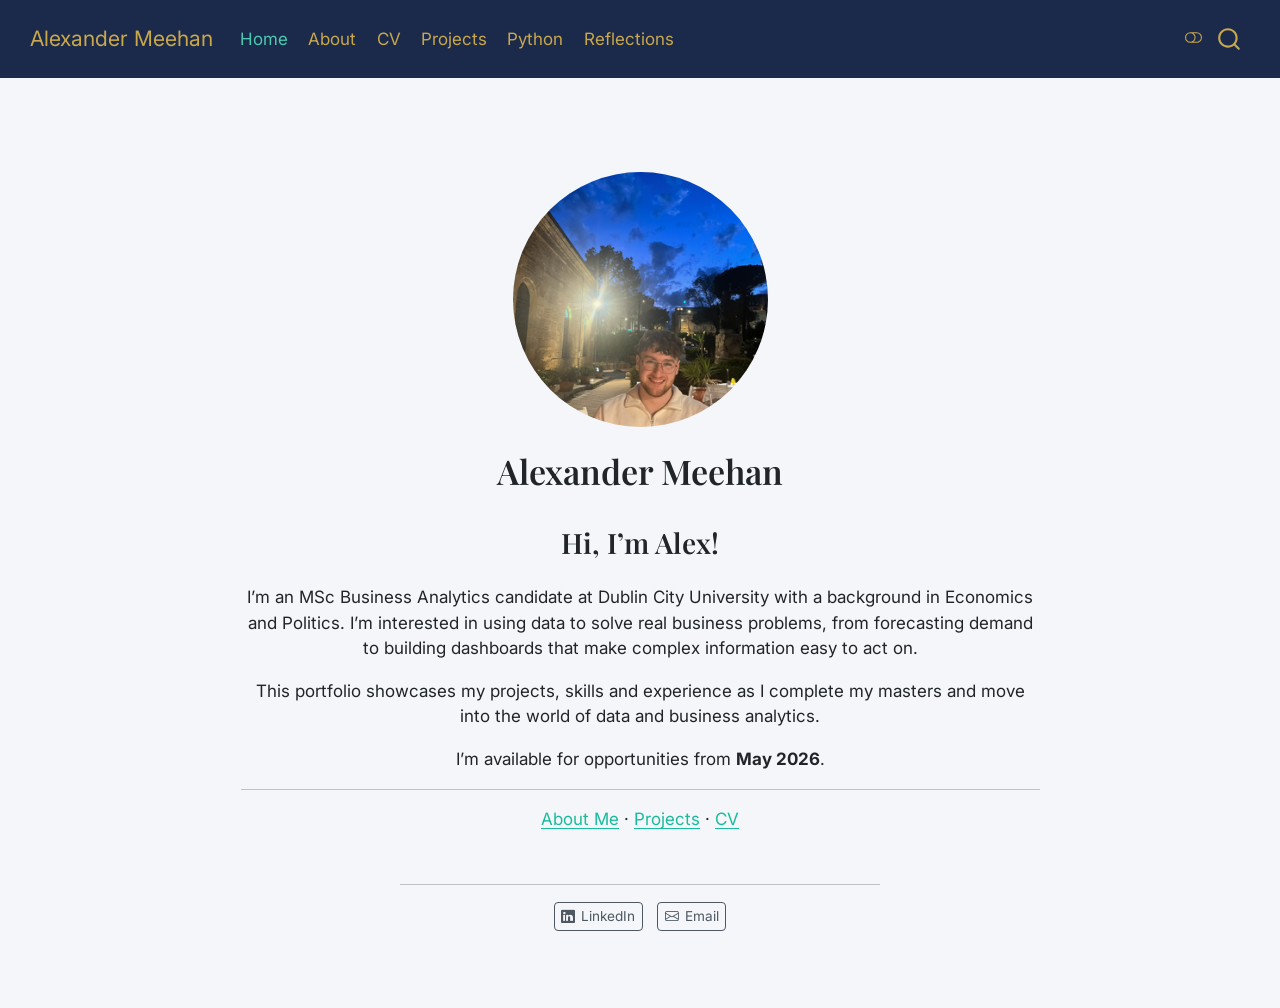
==== commit e3d3ca13: "nav bar fix?" ====
--- a/docs/index.html
+++ b/docs/index.html
@@ -276,6 +276,10 @@
     <a class="nav-link" href="./Python.html"> 
 <span class="menu-text">Python</span></a>
   </li>  
+  <li class="nav-item">
+    <a class="nav-link" href="./reflection.html"> 
+<span class="menu-text">Reflections</span></a>
+  </li>  
 </ul>
           </div> <!-- /navcollapse -->
             <div class="quarto-navbar-tools">
@@ -301,9 +305,9 @@
   </div>
 </header><main class="content" id="quarto-document-content">
 
-<section id="hi-im-alexander" class="level2">
-<h2 data-anchor-id="hi-im-alexander">Hi, I’m Alexander 👋</h2>
-<p>I’m an MSc Business Analytics candidate at Dublin City University with a background in Economics and Politics. I’m interested in using data to solve real business problems — from forecasting demand to building dashboards that make complex information easy to act on.</p>
+<section id="hi-im-alex" class="level2">
+<h2 data-anchor-id="hi-im-alex">Hi, I’m Alex!</h2>
+<p>I’m an MSc Business Analytics candidate at Dublin City University with a background in Economics and Politics. I’m interested in using data to solve real business problems, from forecasting demand to building dashboards that make complex information easy to act on.</p>
 <p>This portfolio showcases my projects, skills and experience as I complete my masters and move into the world of data and business analytics.</p>
 <p>I’m available for opportunities from <strong>May 2026</strong>.</p>
 <hr>
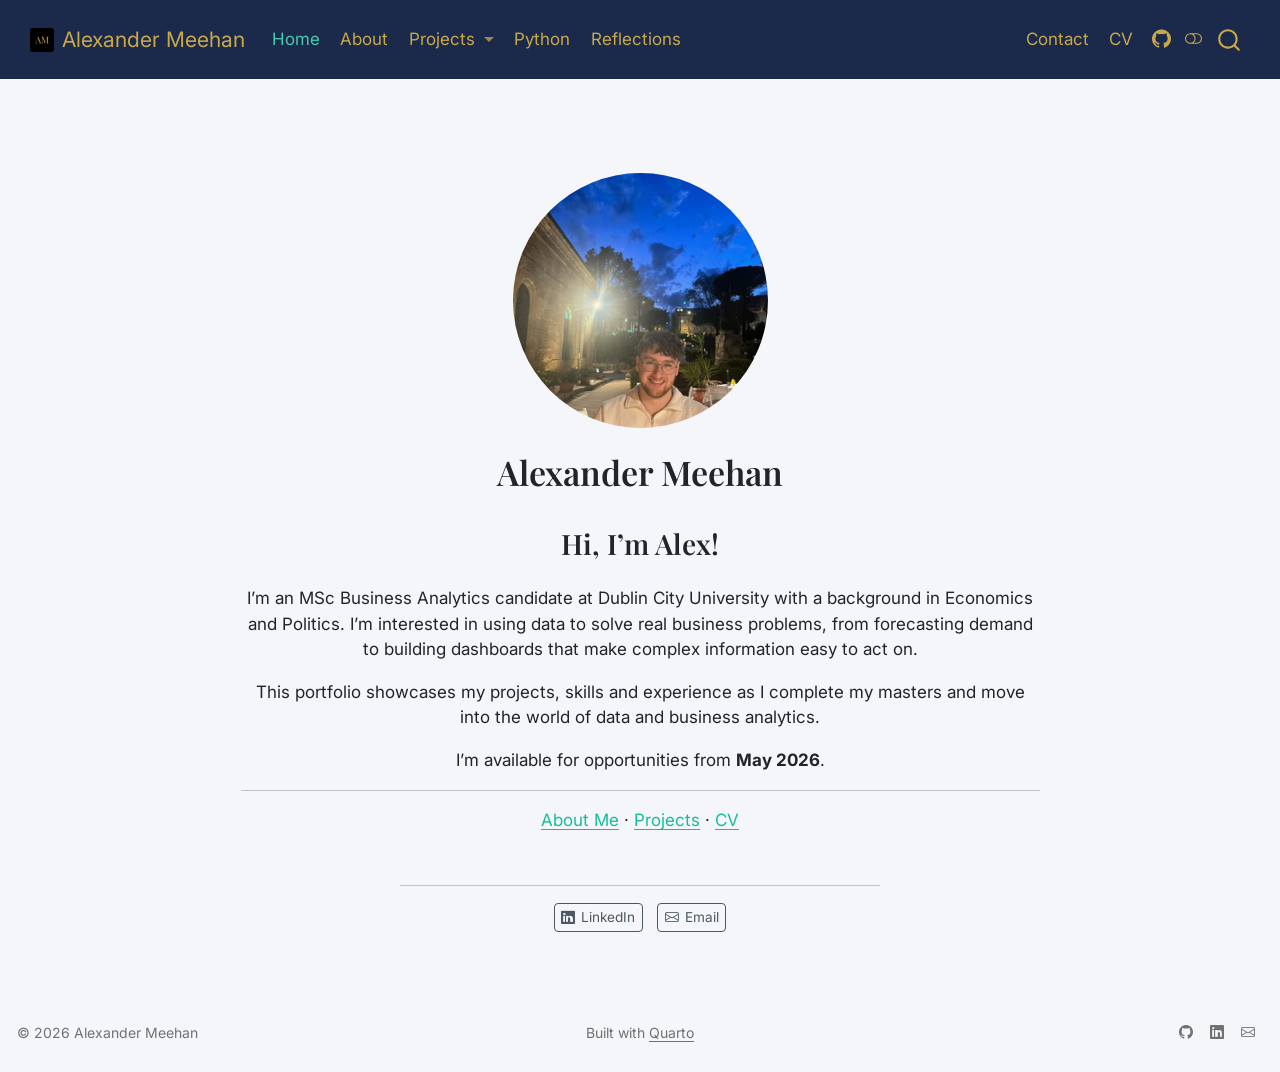
==== commit 96bc52b3: "final commit" ====
--- a/docs/index.html
+++ b/docs/index.html
@@ -33,6 +33,7 @@
 <script src="site_libs/quarto-search/fuse.min.js"></script>
 <script src="site_libs/quarto-search/quarto-search.js"></script>
 <meta name="quarto:offset" content="./">
+<link href="./images/favicon.ico" rel="icon">
 <script src="site_libs/quarto-html/quarto.js" type="module"></script>
 <script src="site_libs/quarto-html/tabsets/tabsets.js" type="module"></script>
 <script src="site_libs/quarto-html/popper.min.js"></script>
@@ -246,6 +247,10 @@
     <nav class="navbar navbar-expand-lg " data-bs-theme="dark">
       <div class="navbar-container container-fluid">
       <div class="navbar-brand-container mx-auto">
+    <a href="./index.html" class="navbar-brand navbar-brand-logo">
+    <img src="./images/favicon.ico" alt="" class="navbar-logo light-content">
+    <img src="./images/favicon.ico" alt="" class="navbar-logo dark-content">
+    </a>
     <a class="navbar-brand" href="./index.html">
     <span class="navbar-title">Alexander Meehan</span>
     </a>
@@ -264,14 +269,17 @@
     <a class="nav-link" href="./about.html"> 
 <span class="menu-text">About</span></a>
   </li>  
-  <li class="nav-item">
-    <a class="nav-link" href="./cv.html"> 
-<span class="menu-text">CV</span></a>
-  </li>  
-  <li class="nav-item">
-    <a class="nav-link" href="./projects/index.html"> 
-<span class="menu-text">Projects</span></a>
-  </li>  
+  <li class="nav-item dropdown ">
+    <a class="nav-link dropdown-toggle" href="#" id="nav-menu-projects" role="link" data-bs-toggle="dropdown" aria-expanded="false">
+ <span class="menu-text">Projects</span>
+    </a>
+    <ul class="dropdown-menu" aria-labelledby="nav-menu-projects">    
+        <li>
+    <a class="dropdown-item" href="./projects/index.html">
+ <span class="dropdown-text">All Projects</span></a>
+  </li>  
+    </ul>
+  </li>
   <li class="nav-item">
     <a class="nav-link" href="./Python.html"> 
 <span class="menu-text">Python</span></a>
@@ -279,6 +287,21 @@
   <li class="nav-item">
     <a class="nav-link" href="./reflection.html"> 
 <span class="menu-text">Reflections</span></a>
+  </li>  
+</ul>
+            <ul class="navbar-nav navbar-nav-scroll ms-auto">
+  <li class="nav-item">
+    <a class="nav-link" href="./contact.html"> 
+<span class="menu-text">Contact</span></a>
+  </li>  
+  <li class="nav-item">
+    <a class="nav-link" href="./cv.html" target="_blank"> 
+<span class="menu-text">CV</span></a>
+  </li>  
+  <li class="nav-item compact">
+    <a class="nav-link" href="https://github.com/alexandermeehan" target="_blank"> <i class="bi bi-github" role="img">
+</i> 
+<span class="menu-text"></span></a>
   </li>  
 </ul>
           </div> <!-- /navcollapse -->
@@ -736,6 +759,38 @@
   });
   </script>
 </div> <!-- /content -->
+<footer class="footer">
+  <div class="nav-footer">
+    <div class="nav-footer-left">
+<p>© 2026 Alexander Meehan</p>
+</div>   
+    <div class="nav-footer-center">
+<p>Built with <a href="https://quarto.org">Quarto</a></p>
+</div>
+    <div class="nav-footer-right">
+      <ul class="footer-items list-unstyled">
+    <li class="nav-item compact">
+    <a class="nav-link" href="https://github.com/alexandermeehan">
+      <i class="bi bi-github" role="img">
+</i> 
+    </a>
+  </li>  
+    <li class="nav-item compact">
+    <a class="nav-link" href="https://linkedin.com/in/alexander-meehan-267875208">
+      <i class="bi bi-linkedin" role="img">
+</i> 
+    </a>
+  </li>  
+    <li class="nav-item compact">
+    <a class="nav-link" href="mailto:alex.meehan2001@gmail.com">
+      <i class="bi bi-envelope" role="img">
+</i> 
+    </a>
+  </li>  
+</ul>
+    </div>
+  </div>
+</footer>
 
 
 
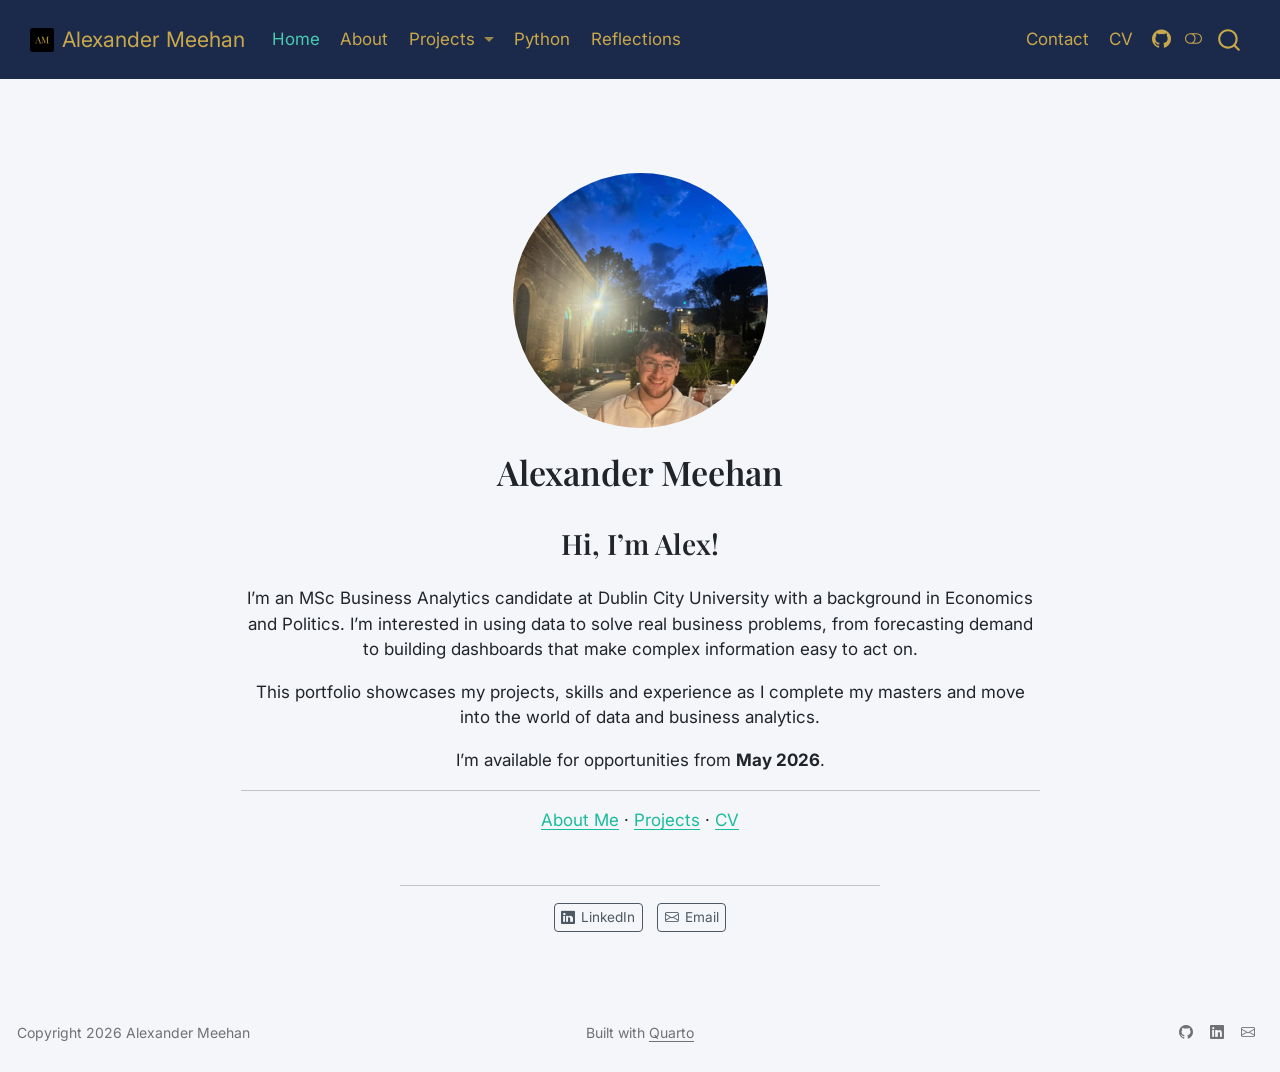
==== commit 2eb324a8: "Update site with footer, favicon, contact and GitHub link" ====
--- a/docs/index.html
+++ b/docs/index.html
@@ -762,7 +762,7 @@
 <footer class="footer">
   <div class="nav-footer">
     <div class="nav-footer-left">
-<p>© 2026 Alexander Meehan</p>
+<p>Copyright 2026 Alexander Meehan</p>
 </div>   
     <div class="nav-footer-center">
 <p>Built with <a href="https://quarto.org">Quarto</a></p>
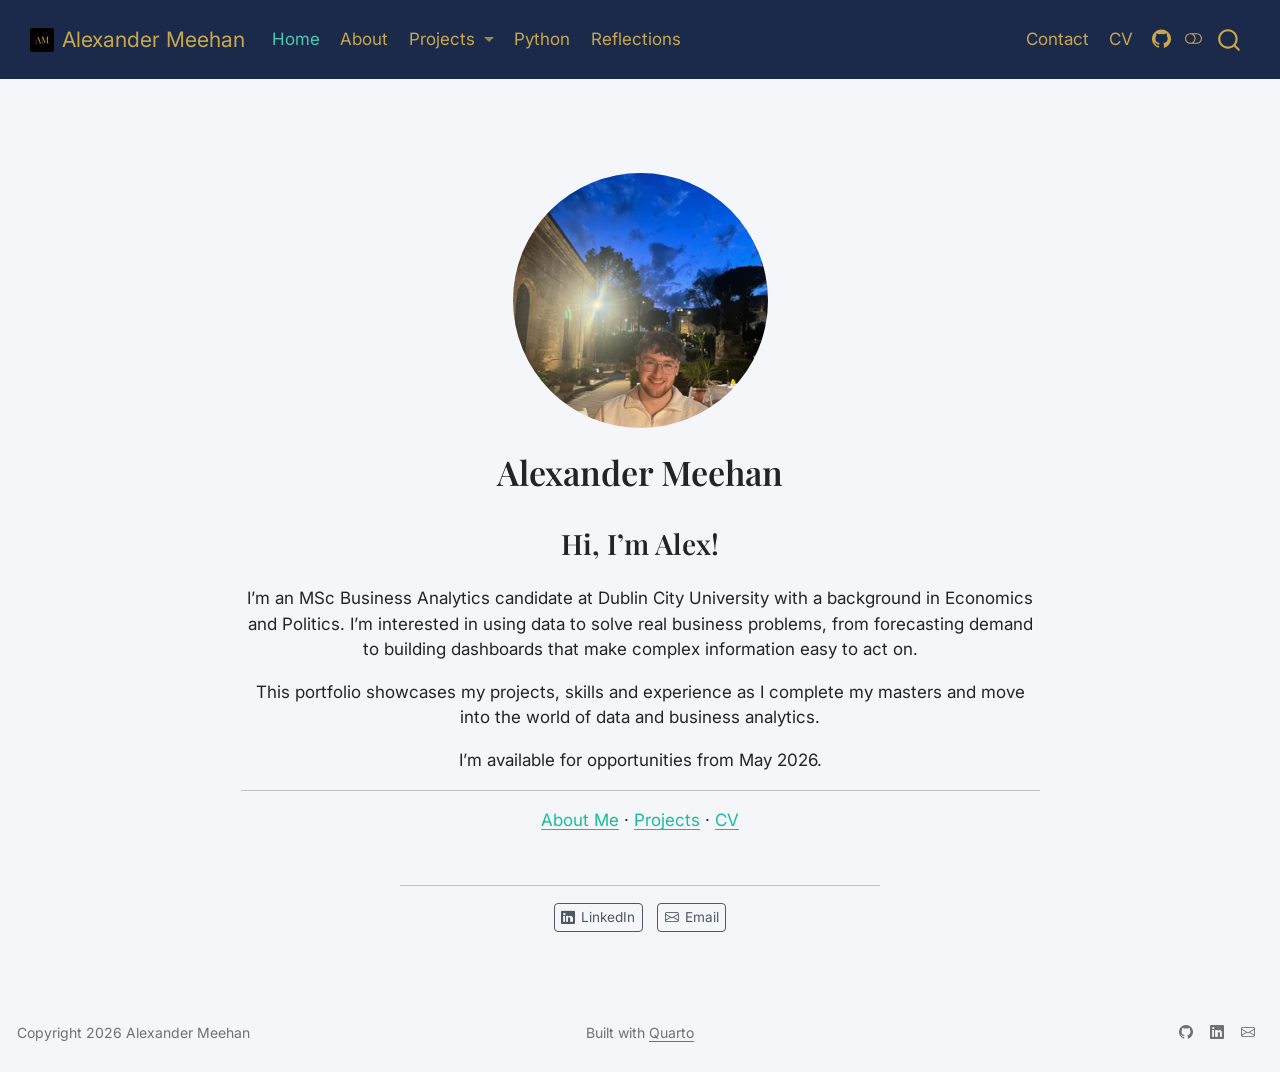
==== commit a83c6750: "final touches" ====
--- a/docs/index.html
+++ b/docs/index.html
@@ -332,7 +332,7 @@
 <h2 data-anchor-id="hi-im-alex">Hi, I’m Alex!</h2>
 <p>I’m an MSc Business Analytics candidate at Dublin City University with a background in Economics and Politics. I’m interested in using data to solve real business problems, from forecasting demand to building dashboards that make complex information easy to act on.</p>
 <p>This portfolio showcases my projects, skills and experience as I complete my masters and move into the world of data and business analytics.</p>
-<p>I’m available for opportunities from <strong>May 2026</strong>.</p>
+<p>I’m available for opportunities from May 2026.</p>
 <hr>
 <p><a href="./about.html">About Me</a> · <a href="./projects/index.html">Projects</a> · <a href="./cv.html">CV</a></p>
 
